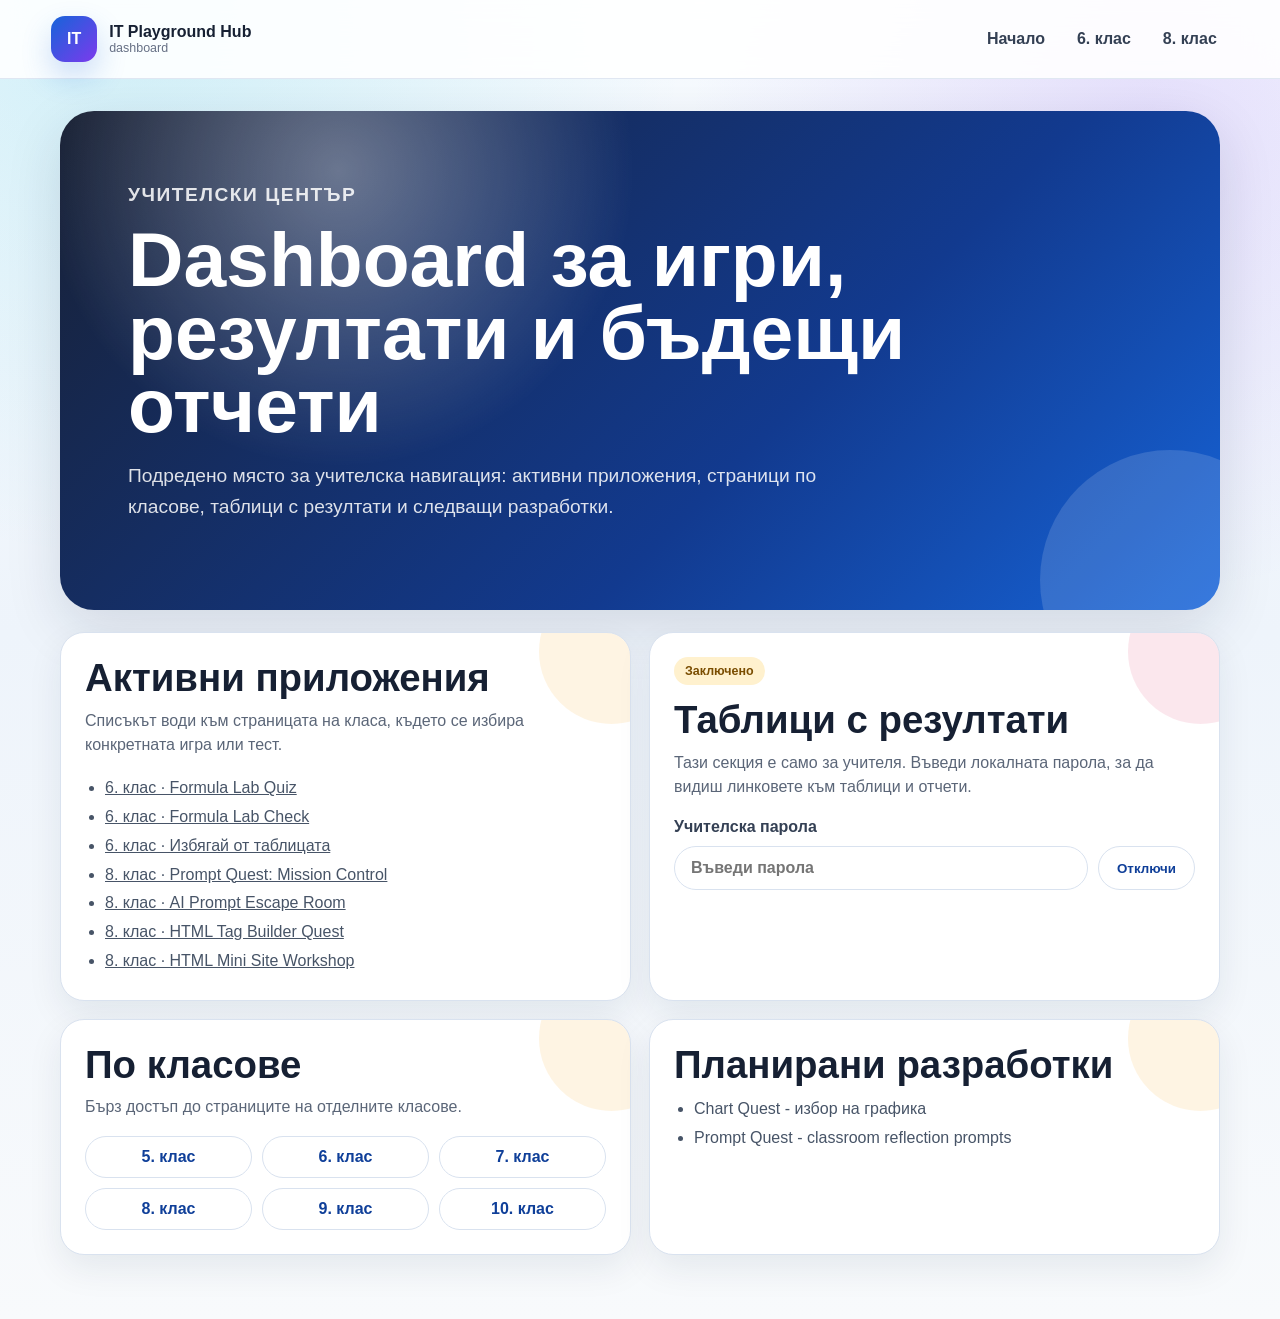
==== dashboard.html @ 0c48a941 "Initial upload local files to git Uploading the first batch of files to the website, so it could go " ====
<!doctype html>
<html lang="bg">
<head>
  <meta charset="utf-8">
  <meta name="viewport" content="width=device-width, initial-scale=1">
  <title>Dashboard | IT Playground Hub</title>
  <link rel="stylesheet" href="styles.css">
</head>
<body>
  <header class="site-header">
    <a class="brand" href="index.html"><span class="brand-mark">IT</span><span><strong>IT Playground Hub</strong><small>dashboard</small></span></a>
    <button class="nav-toggle" type="button" aria-expanded="false" aria-controls="main-nav">Меню</button>
    <nav class="main-nav" id="main-nav">
      <a href="index.html">Начало</a>
      <a href="grade-6.html">6. клас</a>
      <a href="grade-8.html">8. клас</a>
    </nav>
  </header>

  <main class="page-shell">
    <section class="page-hero dashboard-hero">
      <p class="eyebrow">Учителски център</p>
      <h1>Dashboard за игри, резултати и бъдещи отчети</h1>
      <p>
        Подредено място за учителска навигация: активни приложения, страници по класове,
        таблици с резултати и следващи разработки.
      </p>
    </section>

    <section class="dashboard-grid">
      <article class="dashboard-card">
        <h2>Активни приложения</h2>
        <p>Списъкът води към страницата на класа, където се избира конкретната игра или тест.</p>
        <ul class="clean-list">
          <li><a href="grade-6.html">6. клас · Formula Lab Quiz</a></li>
          <li><a href="grade-6.html">6. клас · Formula Lab Check</a></li>
          <li><a href="grade-6.html">6. клас · Избягай от таблицата</a></li>
          <li><a href="grade-8.html">8. клас · Prompt Quest: Mission Control</a></li>
          <li><a href="grade-8.html">8. клас · AI Prompt Escape Room</a></li>
          <li><a href="grade-8.html">8. клас · HTML Tag Builder Quest</a></li>
          <li><a href="grade-8.html">8. клас · HTML Mini Site Workshop</a></li>
        </ul>
      </article>

      <article class="dashboard-card locked-card" data-protected-panel>
        <span class="lock-badge">Заключено</span>
        <h2>Таблици с резултати</h2>
        <p>Тази секция е само за учителя. Въведи локалната парола, за да видиш линковете към таблици и отчети.</p>

        <form class="unlock-form" data-unlock-form>
          <label for="teacher-password">Учителска парола</label>
          <div class="unlock-row">
            <input id="teacher-password" name="teacher-password" type="password" autocomplete="current-password" placeholder="Въведи парола">
            <button class="button secondary" type="submit">Отключи</button>
          </div>
          <p class="unlock-message" data-unlock-message aria-live="polite"></p>
        </form>

        <div class="protected-content" data-protected-content hidden>
          <div class="resource-list">
            <a class="resource-link" href="https://docs.google.com/spreadsheets/d/1-POEzf9UPkjbFUsKbNlBwLjfDhmWF1h2iZiicDyOzDY/edit?gid=0#gid=0" target="_blank" rel="noopener">
              <span>Formula Lab Quiz</span>
              <strong>Резултати · 6. клас</strong>
            </a>
            <a class="resource-link" href="https://docs.google.com/spreadsheets/d/1-POEzf9UPkjbFUsKbNlBwLjfDhmWF1h2iZiicDyOzDY/edit?gid=0#gid=0" target="_blank" rel="noopener">
              <span>Formula Lab Check</span>
              <strong>Резултати · контролно · 6. клас</strong>
            </a>
            <a class="resource-link" href="https://docs.google.com/spreadsheets/d/12ayKptk_otgGrXFqQ0vDXMSc4C5WRor_tv5OFLcNT9E/edit?gid=0#gid=0" target="_blank" rel="noopener">
              <span>Избягай от таблицата</span>
              <strong>Резултати · escape room · 6. клас</strong>
            </a>
            <a class="resource-link" href="https://docs.google.com/spreadsheets/d/11ZpS3hcCW9VQ_ZBoJFpHDETeWaaZJmJ1s06JZ7C2Zxw/edit?gid=0#gid=0" target="_blank" rel="noopener">
              <span>Prompt Quest: Mission Control</span>
              <strong>Резултати · AI prompt game · 8. клас</strong>
            </a>
            <a class="resource-link" href="https://docs.google.com/spreadsheets/d/1b-ZWscbqVRdwD_rWEmWjM7AVFt6VOWn5CQoOo1H1aCE/edit?gid=0#gid=0" target="_blank" rel="noopener">
              <span>AI Prompt Escape Room</span>
              <strong>Резултати · escape room · 8. клас</strong>
            </a>
            <a class="resource-link" href="https://docs.google.com/spreadsheets/d/14xapjrGHVqrhmcQLon0ZNzo32MANThmEOu__zKIz-pY/edit?usp=drive_web" target="_blank" rel="noopener">
              <span>HTML Tag Builder Quest</span>
              <strong>Резултати · 8. клас</strong>
            </a>
            <a class="resource-link" href="https://docs.google.com/spreadsheets/d/14xapjrGHVqrhmcQLon0ZNzo32MANThmEOu__zKIz-pY/edit?usp=drive_web" target="_blank" rel="noopener">
              <span>HTML Mini Site Workshop</span>
              <strong>Резултати · 8. клас · tab Mini Site Workshop</strong>
            </a>
          </div>
        </div>
      </article>

      <article class="dashboard-card">
        <h2>По класове</h2>
        <p>Бърз достъп до страниците на отделните класове.</p>
        <div class="class-link-grid">
          <a href="grade-5.html">5. клас</a>
          <a href="grade-6.html">6. клас</a>
          <a href="grade-7.html">7. клас</a>
          <a href="grade-8.html">8. клас</a>
          <a href="grade-9.html">9. клас</a>
          <a href="grade-10.html">10. клас</a>
        </div>
      </article>

      <article class="dashboard-card">
        <h2>Планирани разработки</h2>
        <ul class="clean-list">
          <li>Chart Quest - избор на графика</li>
          <li>Prompt Quest - classroom reflection prompts</li>
        </ul>
      </article>
    </section>
  </main>

  <script src="script.js"></script>
</body>
</html>
---- styles.css ----
:root {
  color-scheme: light;
  --ink: #162033;
  --muted: #667085;
  --soft: #f4f7fb;
  --panel: #ffffff;
  --line: #d9e2ef;
  --blue: #1664d9;
  --blue-dark: #0f3f99;
  --teal: #0f9f9a;
  --rose: #d83f6a;
  --amber: #f2a31b;
  --violet: #7c3aed;
  --cyan: #06b6d4;
  --dark: #0f172a;
  --shadow: 0 18px 55px rgba(18, 32, 58, 0.13);
  --lift-shadow: 0 26px 70px rgba(15, 23, 42, 0.18);
  font-family: Inter, "Segoe UI", Arial, sans-serif;
}

* {
  box-sizing: border-box;
}

body {
  margin: 0;
  color: var(--ink);
  background:
    radial-gradient(circle at 10% 0%, rgba(6, 182, 212, 0.16), transparent 32%),
    radial-gradient(circle at 90% 10%, rgba(124, 58, 237, 0.14), transparent 28%),
    linear-gradient(180deg, #f7fbff 0%, #eef4fb 48%, #f8fafc 100%);
}

a {
  color: inherit;
}

.site-header {
  position: sticky;
  top: 0;
  z-index: 10;
  display: flex;
  align-items: center;
  justify-content: space-between;
  gap: 24px;
  padding: 16px clamp(18px, 4vw, 54px);
  background: rgba(255, 255, 255, 0.88);
  border-bottom: 1px solid rgba(217, 226, 239, 0.8);
  backdrop-filter: blur(16px);
}

.brand {
  display: inline-flex;
  align-items: center;
  gap: 12px;
  text-decoration: none;
}

.brand-mark {
  display: grid;
  width: 46px;
  height: 46px;
  place-items: center;
  border-radius: 14px;
  color: #fff;
  font-weight: 900;
  letter-spacing: 0;
  background: linear-gradient(135deg, var(--blue), var(--violet));
  box-shadow: 0 14px 30px rgba(22, 100, 217, 0.22);
  transition: transform 180ms ease, box-shadow 180ms ease;
}

.brand:hover .brand-mark {
  transform: rotate(-3deg) scale(1.04);
  box-shadow: 0 18px 38px rgba(22, 100, 217, 0.3);
}

.brand strong,
.brand small {
  display: block;
}

.brand strong {
  font-size: 1rem;
}

.brand small {
  color: var(--muted);
  font-size: 0.78rem;
}

.main-nav {
  display: flex;
  align-items: center;
  gap: 8px;
  flex-wrap: wrap;
}

.main-nav a {
  padding: 10px 12px;
  border-radius: 999px;
  color: #344054;
  font-weight: 700;
  text-decoration: none;
  transition: color 160ms ease, background 160ms ease, transform 160ms ease;
}

.main-nav a:hover,
.main-nav a:focus-visible {
  color: var(--blue-dark);
  background: #eaf2ff;
  outline: none;
  transform: translateY(-1px);
}

.nav-toggle {
  display: none;
  border: 0;
  border-radius: 999px;
  padding: 10px 14px;
  color: #fff;
  background: var(--blue);
  font-weight: 800;
}

.hero,
.page-shell {
  width: min(1160px, calc(100% - 32px));
  margin: 0 auto;
}

.hero {
  position: relative;
  display: grid;
  grid-template-columns: minmax(0, 1.1fr) minmax(320px, 0.7fr);
  gap: clamp(24px, 5vw, 58px);
  align-items: center;
  width: min(1220px, calc(100% - 32px));
  margin-top: 24px;
  padding: clamp(30px, 5vw, 58px);
  overflow: hidden;
  border-radius: 30px;
  color: #fff;
  background:
    radial-gradient(circle at 12% 22%, rgba(6, 182, 212, 0.38), transparent 28%),
    radial-gradient(circle at 88% 18%, rgba(124, 58, 237, 0.45), transparent 30%),
    linear-gradient(135deg, #0f172a 0%, #172554 48%, #312e81 100%);
  box-shadow: var(--lift-shadow);
}

.hero::before,
.hero::after {
  content: "";
  position: absolute;
  border-radius: 999px;
  pointer-events: none;
}

.hero::before {
  width: 230px;
  height: 230px;
  right: -78px;
  bottom: -92px;
  background: rgba(6, 182, 212, 0.18);
}

.hero::after {
  width: 150px;
  height: 150px;
  left: 46%;
  top: -70px;
  background: rgba(255, 255, 255, 0.12);
}

.hero > * {
  position: relative;
  z-index: 1;
}

.eyebrow {
  margin: 0 0 12px;
  color: var(--blue-dark);
  font-size: 0.78rem;
  font-weight: 900;
  letter-spacing: 0.08em;
  text-transform: uppercase;
}

.hero .eyebrow {
  color: #a5f3fc;
}

h1,
h2,
h3,
p {
  margin-top: 0;
}

h1 {
  max-width: 850px;
  margin-bottom: 18px;
  font-size: clamp(2.45rem, 6vw, 4.8rem);
  line-height: 0.95;
  letter-spacing: 0;
}

.hero h1 {
  margin-bottom: 12px;
  text-wrap: balance;
}

.hero-subtitle {
  margin: 0 0 18px;
  color: #67e8f9;
  font-size: clamp(1.2rem, 2.4vw, 2rem);
  font-weight: 950;
}

h2 {
  font-size: clamp(1.8rem, 3vw, 2.6rem);
  line-height: 1.08;
}

.hero-text,
.page-hero p {
  max-width: 720px;
  color: #475467;
  font-size: clamp(1.05rem, 1.5vw, 1.24rem);
  line-height: 1.65;
}

.hero .hero-text {
  max-width: 620px;
  color: #dbeafe;
  font-weight: 700;
}

.hero-actions {
  display: flex;
  gap: 12px;
  flex-wrap: wrap;
  margin-top: 28px;
}

.button {
  display: inline-flex;
  min-height: 44px;
  align-items: center;
  justify-content: center;
  border: 1px solid transparent;
  border-radius: 999px;
  padding: 12px 18px;
  font-weight: 900;
  text-decoration: none;
  transition: transform 160ms ease, box-shadow 160ms ease, border-color 160ms ease, background 160ms ease;
}

.button:hover,
.button:focus-visible {
  transform: translateY(-2px);
  box-shadow: 0 18px 36px rgba(15, 23, 42, 0.18);
  outline: none;
}

.button.primary {
  color: #fff;
  background: linear-gradient(135deg, var(--blue), var(--violet));
  box-shadow: 0 14px 28px rgba(22, 100, 217, 0.22);
}

.hero .button.primary {
  color: var(--dark);
  background: #fff;
}

.button.secondary,
.button.compact {
  color: var(--blue-dark);
  background: #fff;
  border-color: var(--line);
}

.hero .button.secondary {
  color: #fff;
  background: rgba(255, 255, 255, 0.12);
  border-color: rgba(255, 255, 255, 0.24);
}

.button.compact {
  min-height: 40px;
  padding: 10px 16px;
}

.hero-panel {
  display: grid;
  gap: 16px;
  min-height: 320px;
  align-content: center;
  padding: 22px;
  border-radius: 24px;
  color: #fff;
  background:
    linear-gradient(rgba(255, 255, 255, 0.08), rgba(255, 255, 255, 0.08));
  border: 1px solid rgba(255, 255, 255, 0.18);
  box-shadow: 0 28px 60px rgba(0, 0, 0, 0.22);
  backdrop-filter: blur(12px);
}

.metric-card,
.status-strip {
  border: 1px solid rgba(255, 255, 255, 0.26);
  border-radius: 18px;
  padding: 16px;
  background: rgba(255, 255, 255, 0.12);
  transition: transform 180ms ease, background 180ms ease;
}

.metric-card:hover,
.status-strip:hover {
  transform: translateY(-3px);
  background: rgba(255, 255, 255, 0.17);
}

.metric-value,
.metric-label {
  display: block;
}

.metric-value {
  font-size: 3.6rem;
  line-height: 1;
  font-weight: 950;
}

.metric-label,
.status-strip {
  font-weight: 800;
}

.section {
  padding: 24px 0 64px;
}

.section-heading {
  margin-bottom: 22px;
}

.class-grid,
.activity-grid,
.dashboard-grid {
  display: grid;
  grid-template-columns: repeat(3, minmax(0, 1fr));
  gap: 18px;
}

.class-card,
.activity-card,
.dashboard-card,
.construction {
  position: relative;
  overflow: hidden;
  border: 1px solid var(--line);
  border-radius: 24px;
  padding: 24px;
  background: var(--panel);
  box-shadow: 0 14px 35px rgba(18, 32, 58, 0.08);
  transition: transform 180ms ease, box-shadow 180ms ease, border-color 180ms ease;
}

.class-card::after,
.activity-card::after,
.dashboard-card::after {
  content: "";
  position: absolute;
  top: -54px;
  right: -54px;
  width: 145px;
  height: 145px;
  border-radius: 999px;
  background: var(--card-accent, var(--blue));
  opacity: 0.12;
  transition: transform 220ms ease, opacity 220ms ease;
}

.class-card > *,
.activity-card > *,
.dashboard-card > * {
  position: relative;
  z-index: 1;
}

.class-card:hover,
.activity-card:hover,
.dashboard-card:hover {
  transform: translateY(-5px);
  border-color: rgba(22, 100, 217, 0.28);
  box-shadow: var(--lift-shadow);
}

.class-card:hover::after,
.activity-card:hover::after,
.dashboard-card:hover::after {
  transform: scale(1.18);
  opacity: 0.18;
}

.class-card {
  min-height: 255px;
  display: flex;
  flex-direction: column;
  align-items: flex-start;
}

.class-card h3,
.activity-card h2,
.dashboard-card h2 {
  margin-bottom: 10px;
}

.class-card p,
.activity-card p,
.dashboard-card p,
.construction p {
  color: #5b6678;
  line-height: 1.55;
}

.class-card .button {
  margin-top: auto;
}

.class-number {
  display: grid;
  width: 58px;
  height: 58px;
  place-items: center;
  margin-bottom: 20px;
  border-radius: 18px;
  color: #fff;
  font-size: 1.6rem;
  font-weight: 950;
  background: var(--blue);
}

.class-card.live {
  --card-accent: var(--violet);
  border-color: rgba(22, 100, 217, 0.28);
  background:
    radial-gradient(circle at 100% 0%, rgba(124, 58, 237, 0.15), transparent 34%),
    linear-gradient(180deg, #ffffff 0%, #edf5ff 100%);
}

.class-card.live.teal {
  --card-accent: var(--teal);
  border-color: rgba(15, 159, 154, 0.28);
  background:
    radial-gradient(circle at 100% 0%, rgba(15, 159, 154, 0.17), transparent 34%),
    linear-gradient(180deg, #ffffff 0%, #eafbf9 100%);
}

.class-card.live.teal .class-number {
  background: var(--teal);
}

.class-card.muted .class-number {
  background: #98a2b3;
}

.class-card.muted {
  --card-accent: #98a2b3;
}

.page-shell {
  padding: 32px 0 64px;
}

.page-hero {
  position: relative;
  overflow: hidden;
  padding: clamp(34px, 6vw, 68px);
  border-radius: 34px;
  color: #fff;
  background:
    radial-gradient(circle at 20% 15%, rgba(255, 255, 255, 0.36), transparent 30%),
    linear-gradient(135deg, #123a8f, #1664d9 55%, #0f9f9a);
  box-shadow: var(--shadow);
}

.page-hero::after {
  content: "";
  position: absolute;
  right: -80px;
  bottom: -100px;
  width: 260px;
  height: 260px;
  border-radius: 999px;
  background: rgba(255, 255, 255, 0.14);
}

.page-hero > * {
  position: relative;
  z-index: 1;
}

.page-hero.small {
  background:
    radial-gradient(circle at top right, rgba(255, 255, 255, 0.34), transparent 32%),
    linear-gradient(135deg, #28364f, #667085);
}

.page-hero.grade-six {
  background:
    radial-gradient(circle at 18% 18%, rgba(255, 255, 255, 0.38), transparent 30%),
    linear-gradient(135deg, #123a8f 0%, #1664d9 50%, #d83f6a 100%);
}

.page-hero.grade-eight {
  background:
    radial-gradient(circle at 18% 18%, rgba(255, 255, 255, 0.38), transparent 30%),
    linear-gradient(135deg, #0b716e 0%, #0f9f9a 52%, #f2a31b 100%);
}

.dashboard-hero {
  background:
    radial-gradient(circle at 24% 12%, rgba(255, 255, 255, 0.36), transparent 30%),
    linear-gradient(135deg, #182033, #123a8f 62%, #1664d9);
}

.page-hero .eyebrow,
.page-hero p {
  color: rgba(255, 255, 255, 0.86);
}

.activity-grid,
.dashboard-grid {
  margin-top: 22px;
  grid-template-columns: repeat(2, minmax(0, 1fr));
}

.activity-card.featured {
  --card-accent: var(--violet);
  border-color: rgba(22, 100, 217, 0.26);
  background:
    radial-gradient(circle at 100% 0%, rgba(124, 58, 237, 0.14), transparent 34%),
    linear-gradient(180deg, #ffffff 0%, #edf5ff 100%);
}

.activity-card.featured.teal {
  --card-accent: var(--teal);
  border-color: rgba(15, 159, 154, 0.26);
  background:
    radial-gradient(circle at 100% 0%, rgba(15, 159, 154, 0.14), transparent 34%),
    linear-gradient(180deg, #ffffff 0%, #e9fbf8 100%);
}

.activity-card:not(.featured),
.dashboard-card {
  --card-accent: var(--amber);
}

.tag {
  display: inline-flex;
  margin-bottom: 16px;
  border-radius: 999px;
  padding: 7px 11px;
  color: #fff;
  background: var(--blue);
  font-size: 0.78rem;
  font-weight: 900;
  box-shadow: 0 10px 22px rgba(22, 100, 217, 0.15);
}

.tag.planned {
  color: #7a4d00;
  background: #fff1ce;
}

.construction {
  margin-top: 22px;
  text-align: center;
}

.construction span {
  display: inline-flex;
  margin-bottom: 16px;
  border-radius: 999px;
  padding: 8px 12px;
  color: #344054;
  background: #eef2f7;
  font-weight: 900;
}

.clean-list {
  margin: 0;
  padding-left: 20px;
  color: #475467;
  line-height: 1.8;
}

.lock-badge {
  display: inline-flex;
  margin-bottom: 14px;
  border-radius: 999px;
  padding: 7px 11px;
  color: #7a4d00;
  background: #fff1ce;
  font-size: 0.78rem;
  font-weight: 900;
}

.locked-card {
  --card-accent: var(--rose);
}

.unlock-form {
  display: grid;
  gap: 10px;
  margin-top: 18px;
}

.unlock-form label {
  color: #344054;
  font-weight: 900;
}

.unlock-row {
  display: grid;
  grid-template-columns: minmax(0, 1fr) auto;
  gap: 10px;
}

.unlock-row input {
  min-height: 44px;
  width: 100%;
  border: 1px solid var(--line);
  border-radius: 999px;
  padding: 0 16px;
  color: var(--ink);
  background: #fff;
  font: inherit;
  font-weight: 700;
  outline: none;
  transition: border-color 160ms ease, box-shadow 160ms ease;
}

.unlock-row input:focus {
  border-color: rgba(22, 100, 217, 0.5);
  box-shadow: 0 0 0 4px rgba(22, 100, 217, 0.12);
}

.unlock-message {
  min-height: 22px;
  margin: 0;
  color: var(--rose);
  font-weight: 800;
}

.unlock-message.success {
  color: #067647;
}

.protected-content {
  margin-top: 18px;
  padding-top: 18px;
  border-top: 1px solid var(--line);
}

.resource-list {
  display: grid;
  gap: 12px;
}

.resource-link {
  display: grid;
  gap: 4px;
  border: 1px solid var(--line);
  border-radius: 16px;
  padding: 16px;
  color: var(--ink);
  background:
    radial-gradient(circle at top right, rgba(216, 63, 106, 0.12), transparent 34%),
    #fff;
  text-decoration: none;
  transition: transform 160ms ease, box-shadow 160ms ease, border-color 160ms ease;
}

.resource-link:hover,
.resource-link:focus-visible {
  transform: translateY(-2px);
  border-color: rgba(216, 63, 106, 0.34);
  box-shadow: 0 16px 34px rgba(18, 32, 58, 0.12);
  outline: none;
}

.resource-link span {
  color: var(--muted);
  font-size: 0.86rem;
  font-weight: 800;
}

.resource-link strong {
  font-size: 1.05rem;
}

.class-link-grid {
  display: grid;
  grid-template-columns: repeat(3, minmax(0, 1fr));
  gap: 10px;
}

.class-link-grid a {
  display: inline-flex;
  min-height: 42px;
  align-items: center;
  justify-content: center;
  border: 1px solid var(--line);
  border-radius: 999px;
  color: var(--blue-dark);
  background: #fff;
  font-weight: 900;
  text-decoration: none;
  transition: transform 160ms ease, box-shadow 160ms ease, background 160ms ease;
}

.class-link-grid a:hover,
.class-link-grid a:focus-visible {
  transform: translateY(-2px);
  background: #eaf2ff;
  box-shadow: 0 12px 24px rgba(18, 32, 58, 0.1);
  outline: none;
}

.site-footer {
  display: flex;
  justify-content: space-between;
  gap: 18px;
  padding: 22px clamp(18px, 4vw, 54px);
  color: #667085;
  border-top: 1px solid var(--line);
}

.reveal {
  opacity: 0;
  transform: translateY(14px);
}

.reveal.is-visible {
  opacity: 1;
  transform: translateY(0);
  transition: opacity 520ms ease, transform 520ms ease;
}

@media (prefers-reduced-motion: reduce) {
  *,
  *::before,
  *::after {
    scroll-behavior: auto !important;
    transition-duration: 0.01ms !important;
    animation-duration: 0.01ms !important;
  }

  .reveal {
    opacity: 1;
    transform: none;
  }
}

@media (max-width: 860px) {
  .site-header {
    align-items: flex-start;
    flex-wrap: wrap;
  }

  .nav-toggle {
    display: inline-flex;
  }

  .main-nav {
    display: none;
    width: 100%;
    padding-top: 10px;
  }

  .main-nav.is-open {
    display: flex;
  }

  .hero {
    grid-template-columns: 1fr;
    padding: 32px 22px;
  }

  .hero-panel {
    min-height: 300px;
  }

  .class-grid,
  .activity-grid,
  .dashboard-grid {
    grid-template-columns: 1fr;
  }

  .page-hero {
    border-radius: 26px;
  }

  .site-footer {
    flex-direction: column;
  }
}

@media (max-width: 520px) {
  .brand strong {
    font-size: 0.94rem;
  }

  .hero,
  .page-shell {
    width: min(100% - 20px, 1160px);
  }

  .hero-actions,
  .button {
    width: 100%;
  }

  .unlock-row {
    grid-template-columns: 1fr;
  }

  .class-link-grid {
    grid-template-columns: repeat(2, minmax(0, 1fr));
  }

  .page-hero,
  .class-card,
  .activity-card,
  .dashboard-card,
  .construction {
    border-radius: 20px;
    padding: 20px;
  }
}
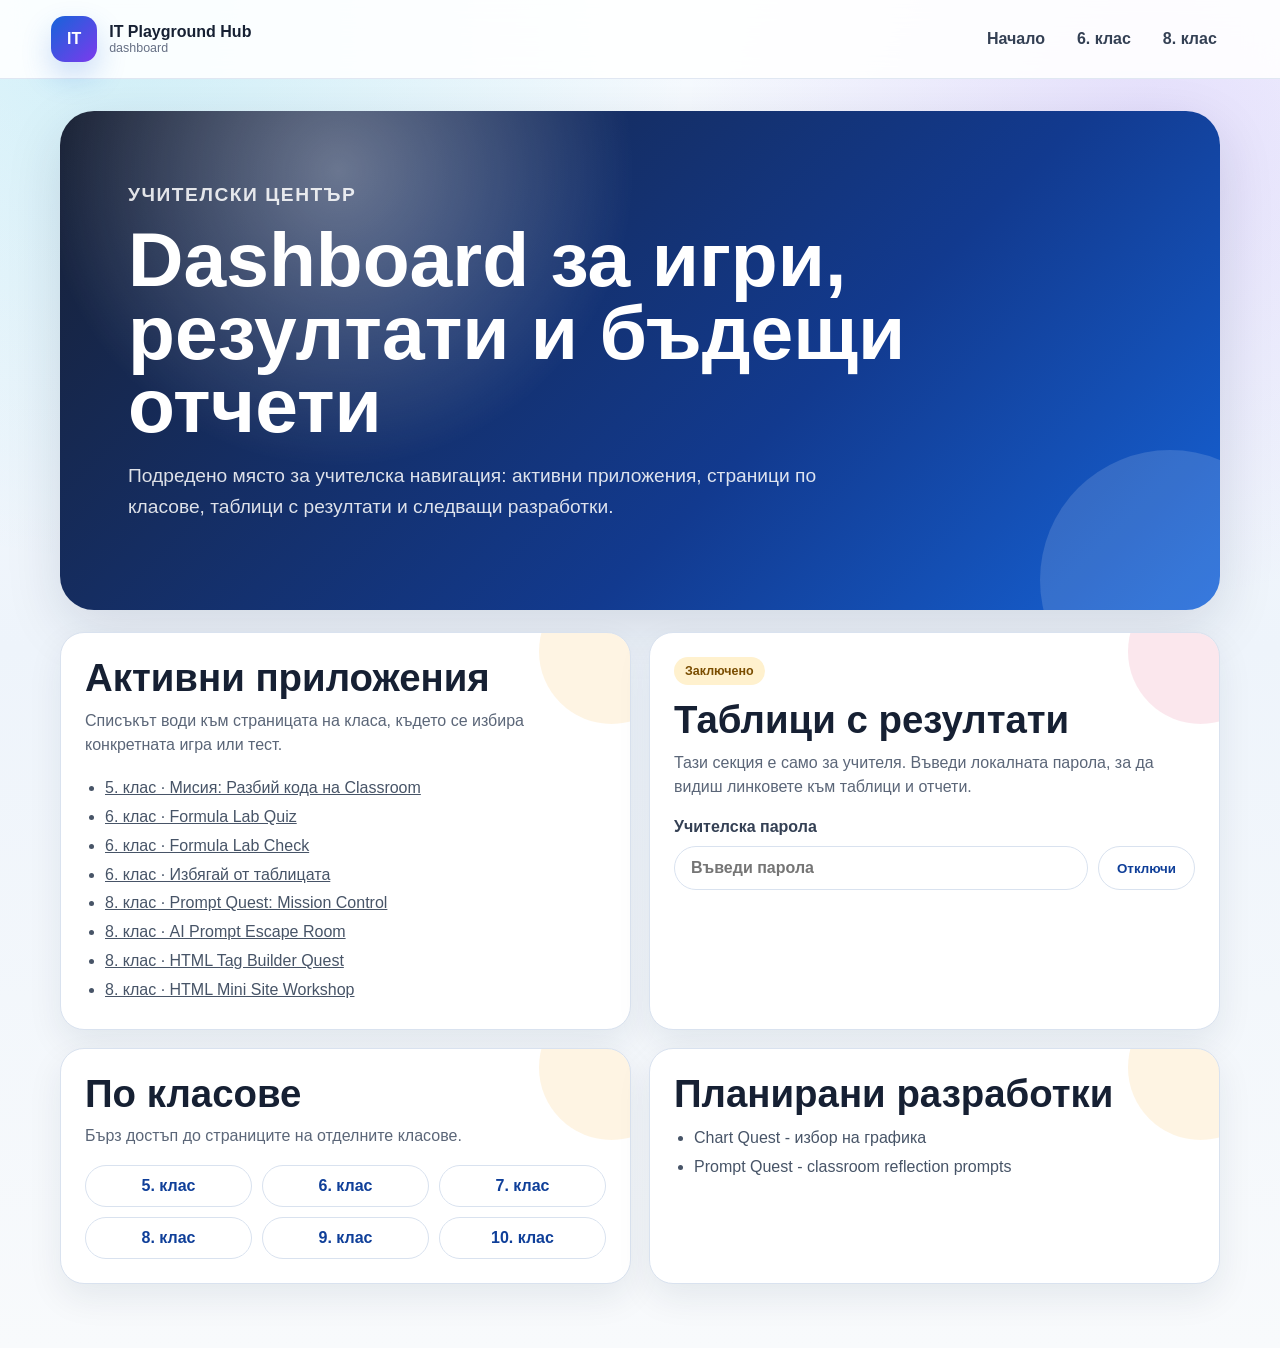
==== commit 015adff2: "Added 5th grade page, game and dashboard changes." ====
--- a/dashboard.html
+++ b/dashboard.html
@@ -32,6 +32,7 @@
         <h2>Активни приложения</h2>
         <p>Списъкът води към страницата на класа, където се избира конкретната игра или тест.</p>
         <ul class="clean-list">
+          <li><a href="grade-5.html">5. клас · Мисия: Разбий кода на Classroom</a></li>
           <li><a href="grade-6.html">6. клас · Formula Lab Quiz</a></li>
           <li><a href="grade-6.html">6. клас · Formula Lab Check</a></li>
           <li><a href="grade-6.html">6. клас · Избягай от таблицата</a></li>
--- a/styles.css
+++ b/styles.css
@@ -463,6 +463,18 @@
   background: var(--teal);
 }
 
+.class-card.live.green {
+  --card-accent: #22c55e;
+  border-color: rgba(34, 197, 94, 0.28);
+  background:
+    radial-gradient(circle at 100% 0%, rgba(34, 197, 94, 0.17), transparent 34%),
+    linear-gradient(180deg, #ffffff 0%, #ecfdf3 100%);
+}
+
+.class-card.live.green .class-number {
+  background: #22c55e;
+}
+
 .class-card.muted .class-number {
   background: #98a2b3;
 }
@@ -515,6 +527,12 @@
     linear-gradient(135deg, #123a8f 0%, #1664d9 50%, #d83f6a 100%);
 }
 
+.page-hero.grade-five {
+  background:
+    radial-gradient(circle at 18% 18%, rgba(255, 255, 255, 0.38), transparent 30%),
+    linear-gradient(135deg, #14532d 0%, #22c55e 52%, #f2a31b 100%);
+}
+
 .page-hero.grade-eight {
   background:
     radial-gradient(circle at 18% 18%, rgba(255, 255, 255, 0.38), transparent 30%),
@@ -552,6 +570,14 @@
   background:
     radial-gradient(circle at 100% 0%, rgba(15, 159, 154, 0.14), transparent 34%),
     linear-gradient(180deg, #ffffff 0%, #e9fbf8 100%);
+}
+
+.activity-card.featured.green {
+  --card-accent: #22c55e;
+  border-color: rgba(34, 197, 94, 0.26);
+  background:
+    radial-gradient(circle at 100% 0%, rgba(34, 197, 94, 0.14), transparent 34%),
+    linear-gradient(180deg, #ffffff 0%, #ecfdf3 100%);
 }
 
 .activity-card:not(.featured),
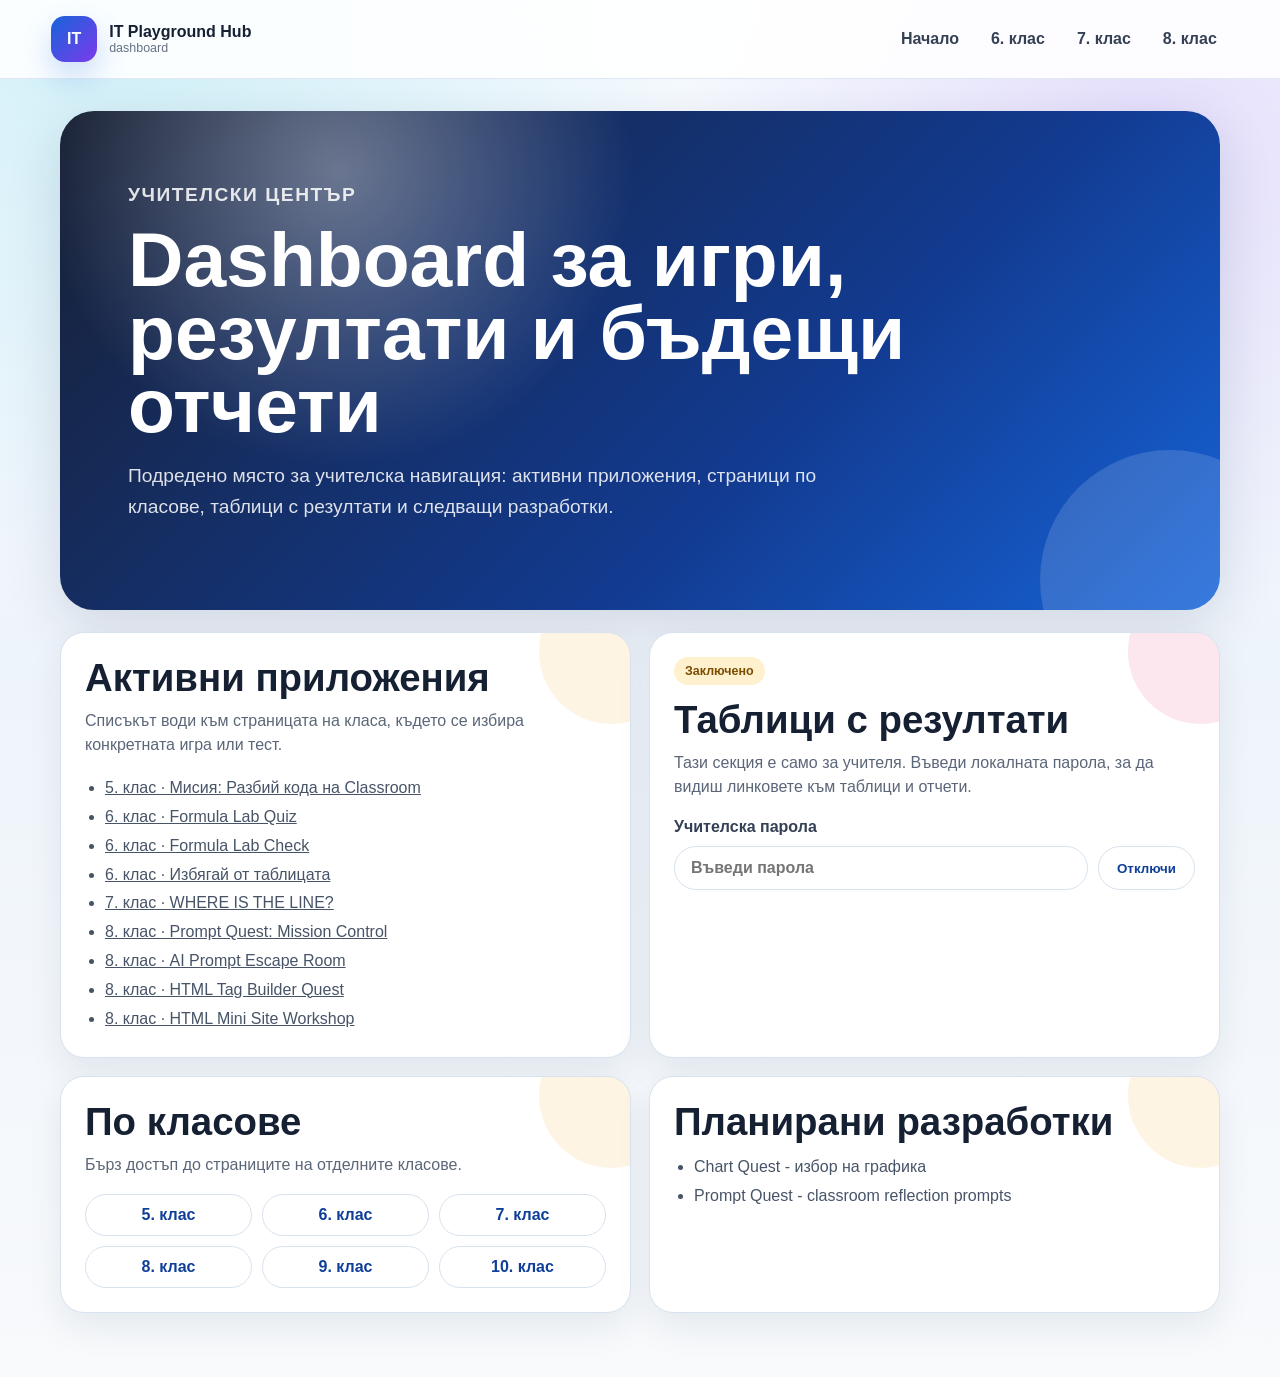
==== commit b0abdd6e: "Add files via upload" ====
--- a/dashboard.html
+++ b/dashboard.html
@@ -13,6 +13,7 @@
     <nav class="main-nav" id="main-nav">
       <a href="index.html">Начало</a>
       <a href="grade-6.html">6. клас</a>
+      <a href="grade-7.html">7. клас</a>
       <a href="grade-8.html">8. клас</a>
     </nav>
   </header>
@@ -36,6 +37,7 @@
           <li><a href="grade-6.html">6. клас · Formula Lab Quiz</a></li>
           <li><a href="grade-6.html">6. клас · Formula Lab Check</a></li>
           <li><a href="grade-6.html">6. клас · Избягай от таблицата</a></li>
+          <li><a href="grade-7.html">7. клас · WHERE IS THE LINE?</a></li>
           <li><a href="grade-8.html">8. клас · Prompt Quest: Mission Control</a></li>
           <li><a href="grade-8.html">8. клас · AI Prompt Escape Room</a></li>
           <li><a href="grade-8.html">8. клас · HTML Tag Builder Quest</a></li>
@@ -67,7 +69,7 @@
               <span>Formula Lab Check</span>
               <strong>Резултати · контролно · 6. клас</strong>
             </a>
-            <a class="resource-link" href="https://docs.google.com/spreadsheets/d/12ayKptk_otgGrXFqQ0vDXMSc4C5WRor_tv5OFLcNT9E/edit?gid=0#gid=0" target="_blank" rel="noopener">
+            <a class="resource-link" href="https://docs.google.com/spreadsheets/d/1pEQez07H0kPnW4RkXysRKJoccK85f5Th-azRd6VqIRM/edit?gid=1567670902#gid=1567670902" target="_blank" rel="noopener">
               <span>Избягай от таблицата</span>
               <strong>Резултати · escape room · 6. клас</strong>
             </a>
--- a/styles.css
+++ b/styles.css
@@ -475,6 +475,19 @@
   background: #22c55e;
 }
 
+.class-card.live.cyber {
+  --card-accent: var(--purple);
+  border-color: rgba(124, 58, 237, 0.28);
+  background:
+    radial-gradient(circle at 100% 0%, rgba(6, 182, 212, 0.16), transparent 34%),
+    radial-gradient(circle at 0% 100%, rgba(124, 58, 237, 0.12), transparent 32%),
+    linear-gradient(180deg, #ffffff 0%, #eef2ff 100%);
+}
+
+.class-card.live.cyber .class-number {
+  background: linear-gradient(135deg, var(--blue), var(--purple));
+}
+
 .class-card.muted .class-number {
   background: #98a2b3;
 }
@@ -527,6 +540,13 @@
     linear-gradient(135deg, #123a8f 0%, #1664d9 50%, #d83f6a 100%);
 }
 
+.page-hero.grade-seven {
+  background:
+    radial-gradient(circle at 18% 18%, rgba(34, 211, 238, 0.36), transparent 30%),
+    radial-gradient(circle at 86% 18%, rgba(168, 85, 247, 0.34), transparent 28%),
+    linear-gradient(135deg, #050816 0%, #172554 52%, #581c87 100%);
+}
+
 .page-hero.grade-five {
   background:
     radial-gradient(circle at 18% 18%, rgba(255, 255, 255, 0.38), transparent 30%),
@@ -578,6 +598,15 @@
   background:
     radial-gradient(circle at 100% 0%, rgba(34, 197, 94, 0.14), transparent 34%),
     linear-gradient(180deg, #ffffff 0%, #ecfdf3 100%);
+}
+
+.activity-card.featured.cyber {
+  --card-accent: var(--cyan);
+  border-color: rgba(124, 58, 237, 0.28);
+  background:
+    radial-gradient(circle at 100% 0%, rgba(6, 182, 212, 0.18), transparent 34%),
+    radial-gradient(circle at 0% 100%, rgba(124, 58, 237, 0.14), transparent 32%),
+    linear-gradient(180deg, #ffffff 0%, #eef2ff 100%);
 }
 
 .activity-card:not(.featured),
